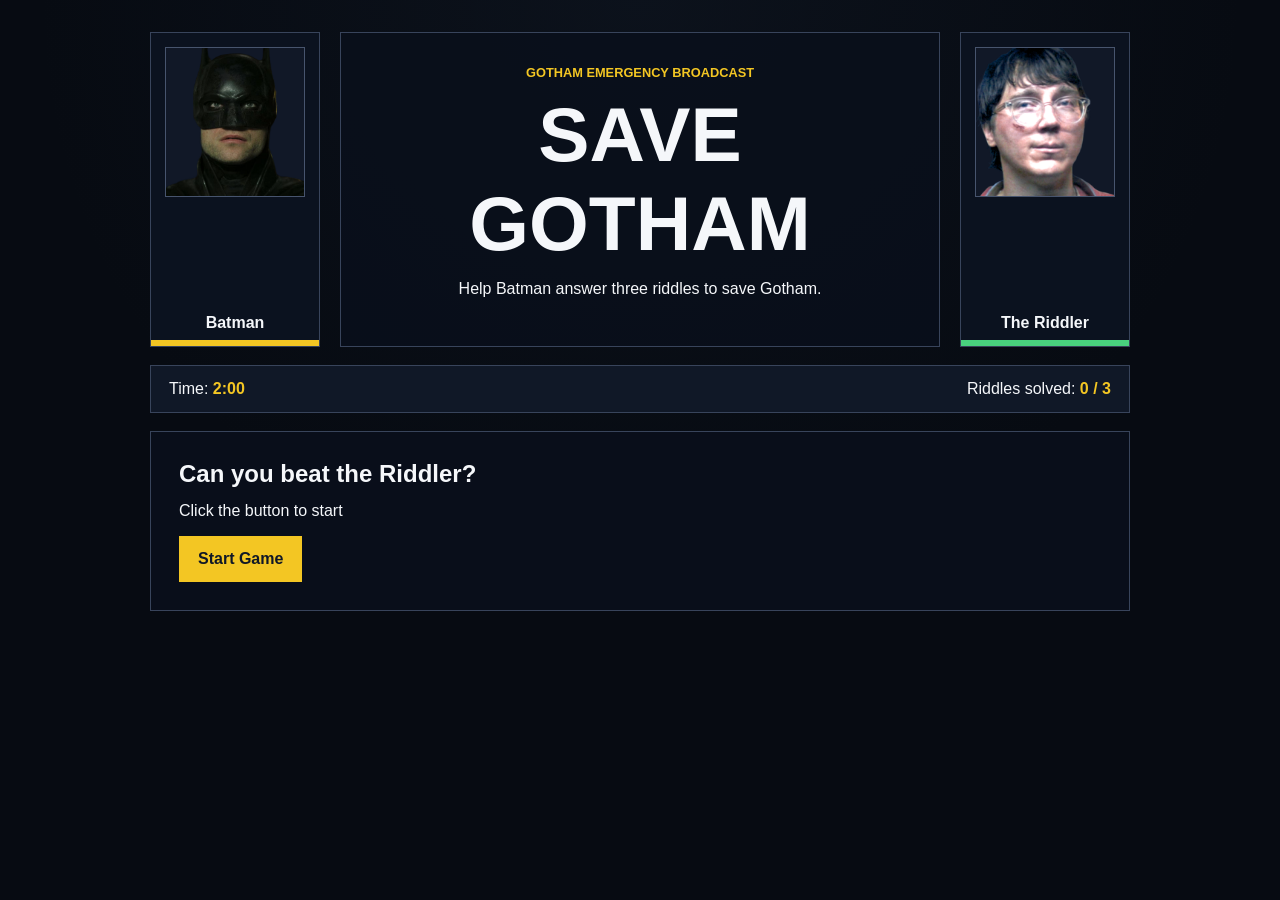
==== batman-riddle-game/riddlegame.html @ 5d676d07 "Add files via upload" ====
<!DOCTYPE html>
<html lang="en">
<head>
    <meta charset="UTF-8">
    <meta name="viewport" content="width=device-width, initial-scale=1.0">
    <title>Save Gotham Riddle Game</title>
    <link rel="stylesheet" href="style.css">
</head>
<body>
    <main class="game-shell">
        <section class="hero-panel">
            <div class="character-card batman-card">
                <!-- Replace this placeholder with your own image file.
                     If you use a different filename, change the src below. -->
                <img src="images/batman.png" alt="Batman placeholder graphic">
                <span>Batman</span>
            </div>

            <div class="title-area">
                <p class="eyebrow">Gotham Emergency Broadcast</p>
                <h1>Save Gotham</h1>
                <p id="instructions">Help Batman answer three riddles to save Gotham.</p>
            </div>

            <div class="character-card riddler-card">
                <!-- Replace this placeholder with your own image file.
                     If you use a different filename, change the src below. -->
                <img src="images/riddler.png" alt="Riddler placeholder graphic">
                <span>The Riddler</span>
            </div>
        </section>

        <section class="status-bar" aria-label="Game status">
            <p>Time: <strong id="timer">2:00</strong></p>
            <p>Riddles solved: <strong id="score">0 / 3</strong></p>
        </section>

        <section id="start-screen" class="screen active">
            <h2>Can you beat the Riddler?</h2>
            <p>Click the button to start</p>
            <button id="start-button" class="primary-button">Start Game</button>
        </section>

        <section id="game-screen" class="screen">
            <p class="riddle-label">Current riddle</p>
            <h2 id="riddle-text">The riddle will appear here.</h2>

            <form id="answer-form">
                <label for="answer-input">Your answer</label>
                <div class="answer-row">
                    <input id="answer-input" type="text" autocomplete="off" placeholder="Type your answer">
                    <button type="submit" class="primary-button">Submit</button>
                </div>
            </form>

            <button id="ask-batman-button" class="secondary-button" type="button">Ask Batman</button>
            <p id="feedback-message" class="feedback" aria-live="polite"></p>
        </section>

        <section id="batman-help-screen" class="screen">
            <h2>Would you like to ask Batman for help?</h2>
            <p id="batman-answer">He might know the answer. Maybe.</p>
            <div class="button-row">
                <button id="batman-yes-button" class="primary-button" type="button">Yes</button>
                <button id="batman-no-button" class="secondary-button" type="button">No</button>
            </div>
        </section>

        <section id="end-screen" class="screen">
            <h2 id="end-title">Game Over</h2>
            <p id="end-message"></p>
            <button id="retry-button" class="primary-button" type="button">Retry</button>
        </section>
    </main>

    <script src="script.js"></script>
</body>
</html>
---- batman-riddle-game/style.css ----
/* 
    Batman Riddle Game Styles
    This file controls the page colors, layout, buttons, and placeholder graphics.
*/

* {
    box-sizing: border-box;
}

body {
    margin: 0;
    min-height: 100vh;
    font-family: Arial, Helvetica, sans-serif;
    color: #f5f7fa;
    background:
        linear-gradient(rgba(7, 11, 18, 0.84), rgba(7, 11, 18, 0.94)),
        radial-gradient(circle at top, #26364f 0%, #070b12 54%);
}

button,
input {
    font: inherit;
}

button {
    cursor: pointer;
}

.game-shell {
    width: min(980px, calc(100% - 32px));
    margin: 0 auto;
    padding: 32px 0;
}

.hero-panel {
    display: grid;
    grid-template-columns: 170px 1fr 170px;
    gap: 20px;
    align-items: stretch;
    min-height: 230px;
}

.title-area {
    display: grid;
    place-content: center;
    padding: 32px;
    text-align: center;
    border: 1px solid #38445b;
    background: rgba(9, 15, 27, 0.82);
}

.eyebrow {
    margin: 0 0 10px;
    color: #f3c623;
    font-size: 0.8rem;
    font-weight: 700;
    text-transform: uppercase;
}

h1,
h2,
p {
    margin-top: 0;
}

h1 {
    margin-bottom: 12px;
    font-size: clamp(2.4rem, 6vw, 5rem);
    letter-spacing: 0;
    text-transform: uppercase;
}

h2 {
    margin-bottom: 14px;
}

.character-card {
    display: grid;
    grid-template-rows: 1fr auto;
    gap: 12px;
    padding: 14px;
    border: 1px solid #38445b;
    background: rgba(12, 19, 33, 0.9);
    text-align: center;
}

.character-card img {
    width: 100%;
    min-height: 150px;
    object-fit: cover;
    border: 1px solid #47546d;
    background: #111827;
}

/* If your placeholder image is missing, the broken-image icon may appear.
   The card still gives you a visible space showing where the graphic belongs. */
.character-card span {
    color: #f5f7fa;
    font-weight: 700;
}

.batman-card {
    box-shadow: inset 0 -6px 0 #f3c623;
}

.riddler-card {
    box-shadow: inset 0 -6px 0 #49d17d;
}

.status-bar {
    display: flex;
    justify-content: space-between;
    gap: 16px;
    margin: 18px 0;
    padding: 14px 18px;
    border: 1px solid #38445b;
    background: #101827;
}

.status-bar p {
    margin: 0;
}

.status-bar strong {
    color: #f3c623;
}

.screen {
    display: none;
    padding: 28px;
    border: 1px solid #38445b;
    background: rgba(9, 15, 27, 0.9);
}

.screen.active {
    display: block;
}

.riddle-label {
    margin-bottom: 8px;
    color: #49d17d;
    font-size: 0.82rem;
    font-weight: 700;
    text-transform: uppercase;
}

#riddle-text {
    min-height: 82px;
    line-height: 1.35;
}

label {
    display: block;
    margin-bottom: 8px;
    font-weight: 700;
}

.answer-row,
.button-row {
    display: flex;
    gap: 12px;
    flex-wrap: wrap;
}

input {
    flex: 1 1 260px;
    min-height: 46px;
    padding: 10px 12px;
    color: #f5f7fa;
    border: 1px solid #53617a;
    background: #070b12;
}

.primary-button,
.secondary-button {
    min-height: 46px;
    padding: 10px 18px;
    border: 1px solid transparent;
    font-weight: 700;
}

.primary-button {
    color: #101827;
    background: #f3c623;
}

.secondary-button {
    color: #f5f7fa;
    border-color: #53617a;
    background: #172033;
}

.primary-button:hover,
.secondary-button:hover {
    filter: brightness(1.12);
}

#ask-batman-button {
    margin-top: 18px;
}

.feedback {
    min-height: 24px;
    margin: 18px 0 0;
    color: #f3c623;
    font-weight: 700;
}

#end-message {
    font-size: 1.2rem;
    line-height: 1.5;
}

@media (max-width: 760px) {
    .game-shell {
        width: min(100% - 20px, 980px);
        padding: 18px 0;
    }

    .hero-panel {
        grid-template-columns: 1fr;
    }

    .character-card {
        min-height: 140px;
    }

    .character-card img {
        min-height: 110px;
    }

    .status-bar,
    .answer-row,
    .button-row {
        flex-direction: column;
    }

    .screen,
    .title-area {
        padding: 22px;
    }
}
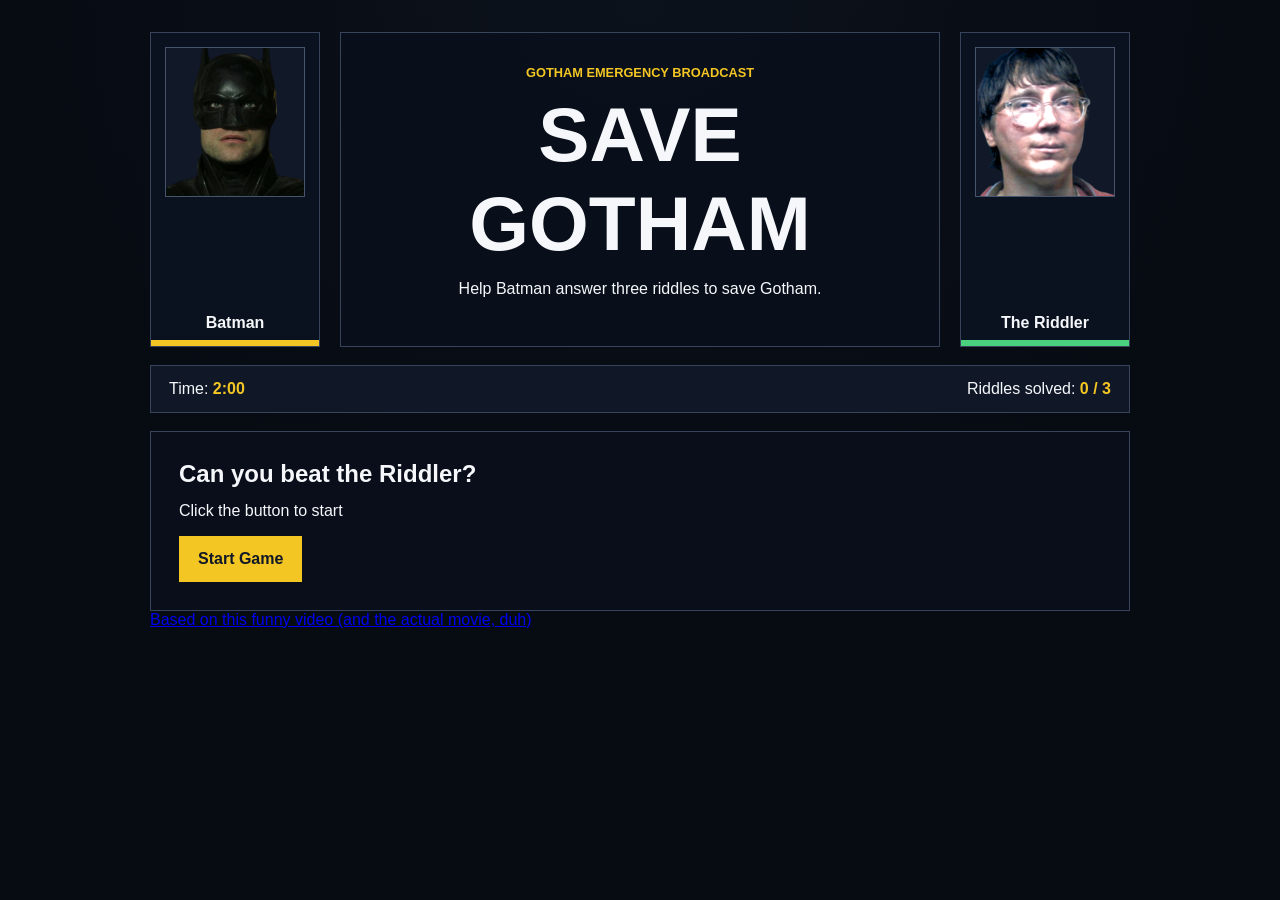
==== commit b8d27723: "Update riddlegame.html" ====
--- a/batman-riddle-game/riddlegame.html
+++ b/batman-riddle-game/riddlegame.html
@@ -71,6 +71,12 @@
             <p id="end-message"></p>
             <button id="retry-button" class="primary-button" type="button">Retry</button>
         </section>
+         <footer class="credit-area">
+            <!-- Replace the href value below with the YouTube video link that inspired your game. -->
+            <a href="https://youtu.be/4oGAcXhO1oM?si=Rf0rDAKO170kg8i4" target="_blank" rel="noopener noreferrer">
+                Based on this funny video (and the actual movie, duh)
+            </a>
+        </footer>
     </main>
 
     <script src="script.js"></script>
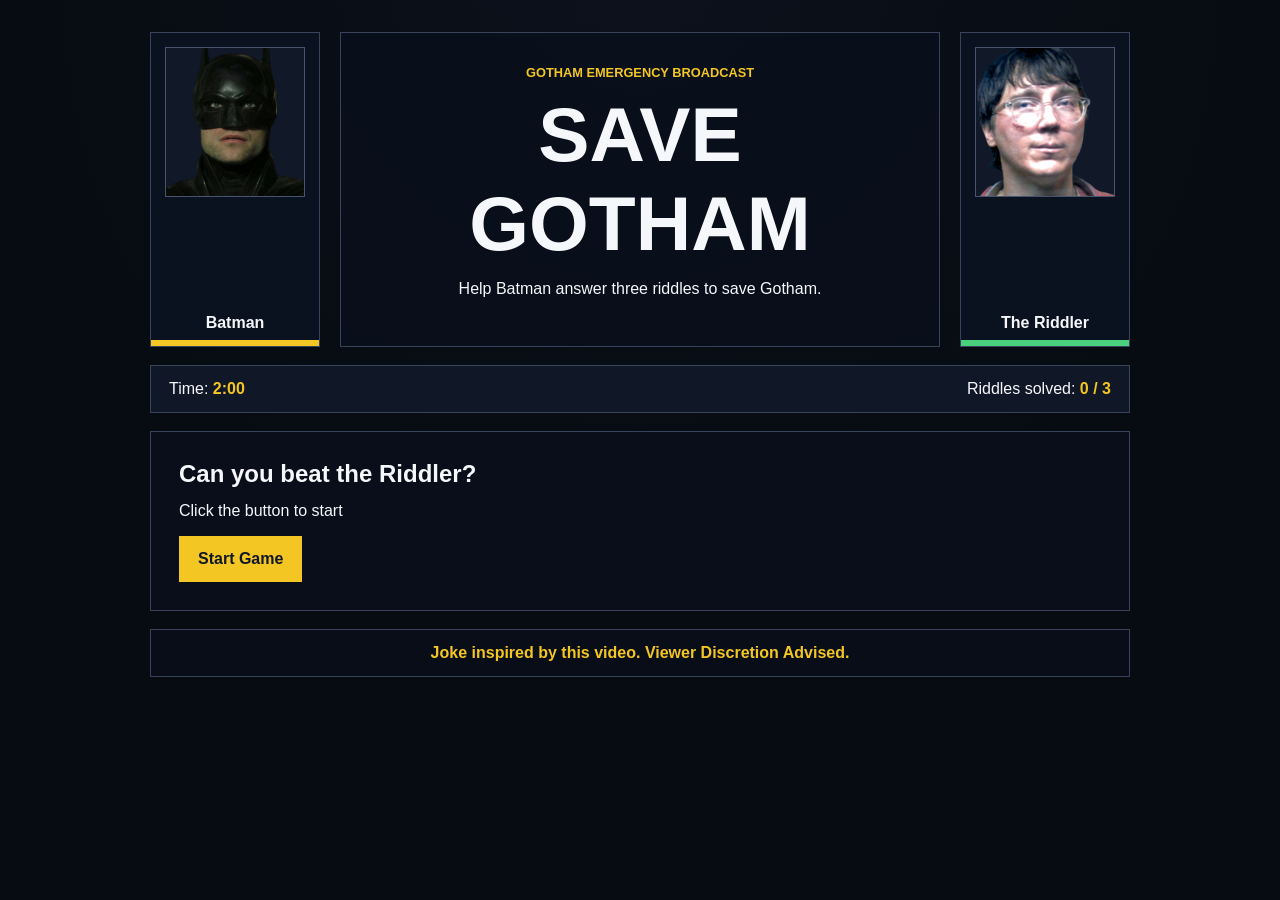
==== commit c32456cd: "Update riddlegame.html" ====
--- a/batman-riddle-game/riddlegame.html
+++ b/batman-riddle-game/riddlegame.html
@@ -74,7 +74,7 @@
          <footer class="credit-area">
             <!-- Replace the href value below with the YouTube video link that inspired your game. -->
             <a href="https://youtu.be/4oGAcXhO1oM?si=Rf0rDAKO170kg8i4" target="_blank" rel="noopener noreferrer">
-                Based on this funny video (and the actual movie, duh)
+                Joke inspired by this video. Viewer Discretion Advised.
             </a>
         </footer>
     </main>
--- a/batman-riddle-game/style.css
+++ b/batman-riddle-game/style.css
@@ -211,6 +211,24 @@
     line-height: 1.5;
 }
 
+.credit-area {
+    margin-top: 18px;
+    padding: 14px 18px;
+    text-align: center;
+    border: 1px solid #38445b;
+    background: rgba(9, 15, 27, 0.72);
+}
+
+.credit-area a {
+    color: #f3c623;
+    font-weight: 700;
+    text-decoration: none;
+}
+
+.credit-area a:hover {
+    text-decoration: underline;
+}
+
 @media (max-width: 760px) {
     .game-shell {
         width: min(100% - 20px, 980px);
